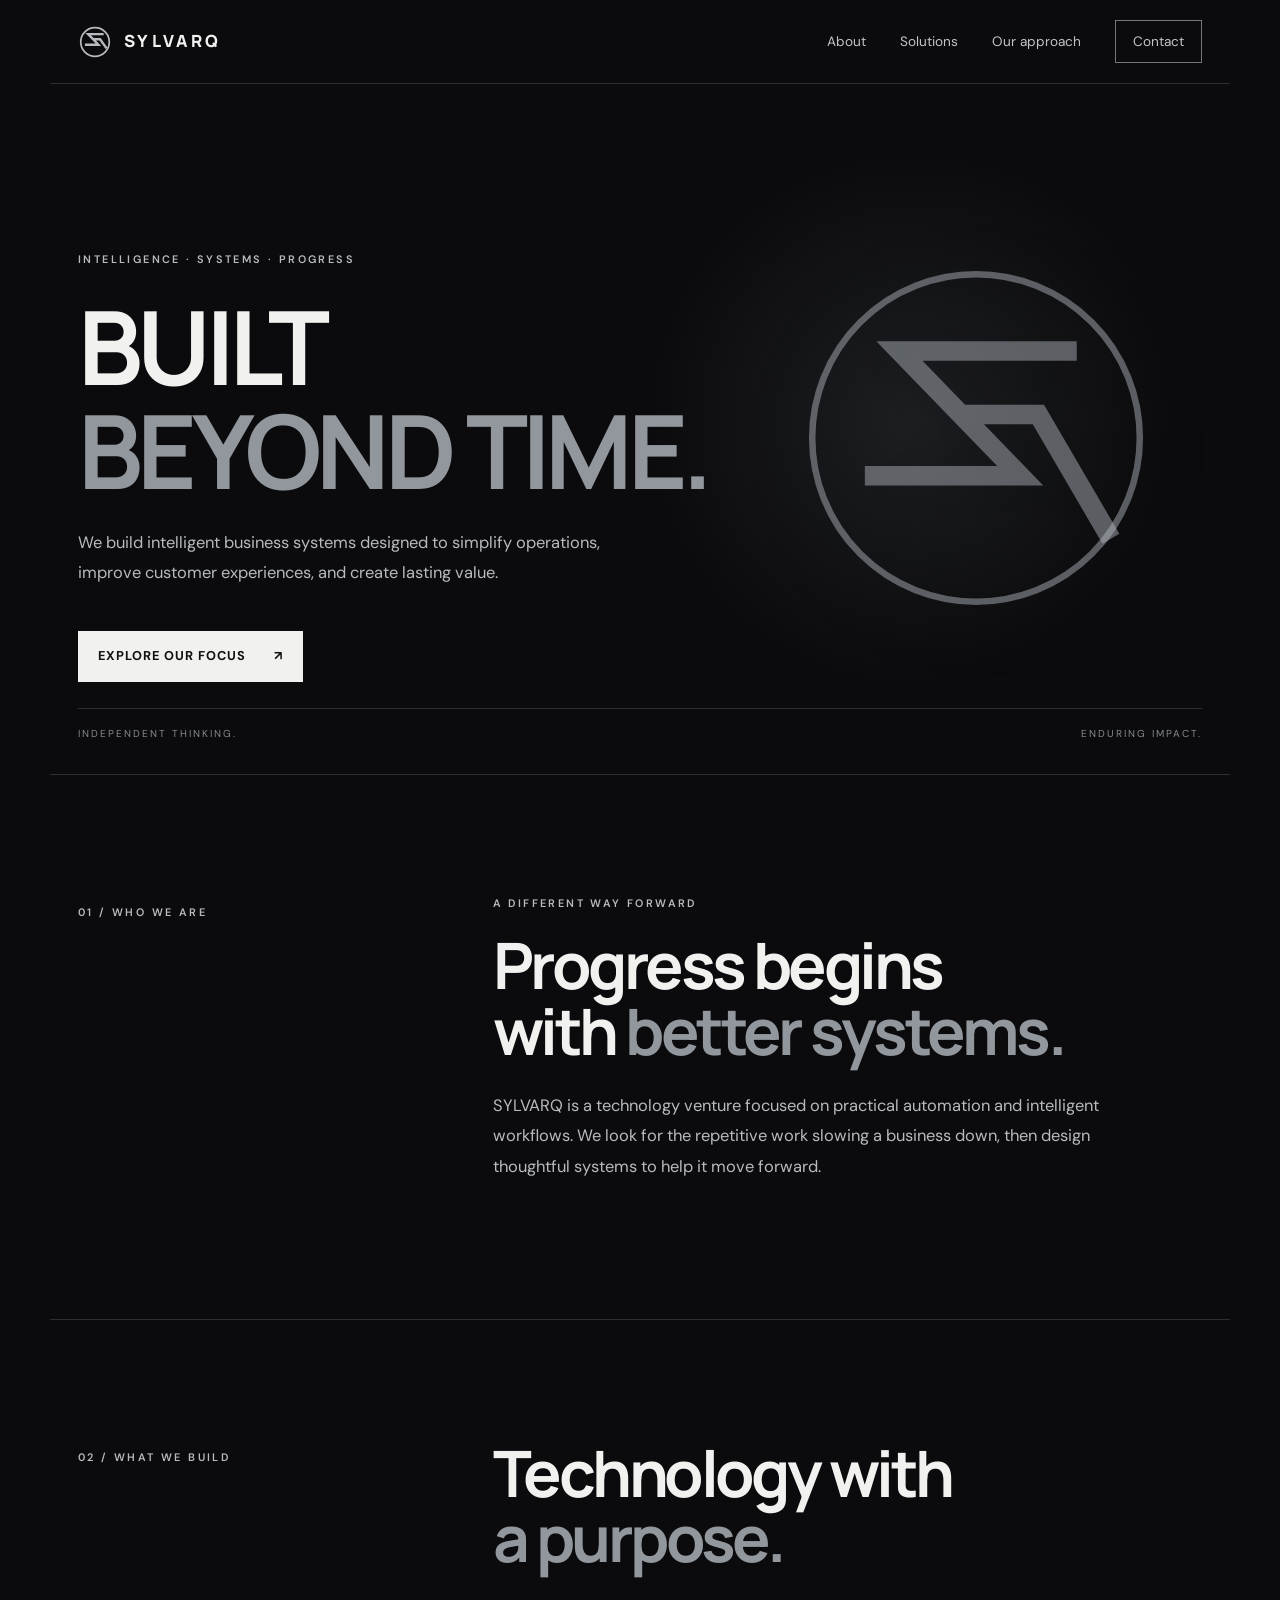
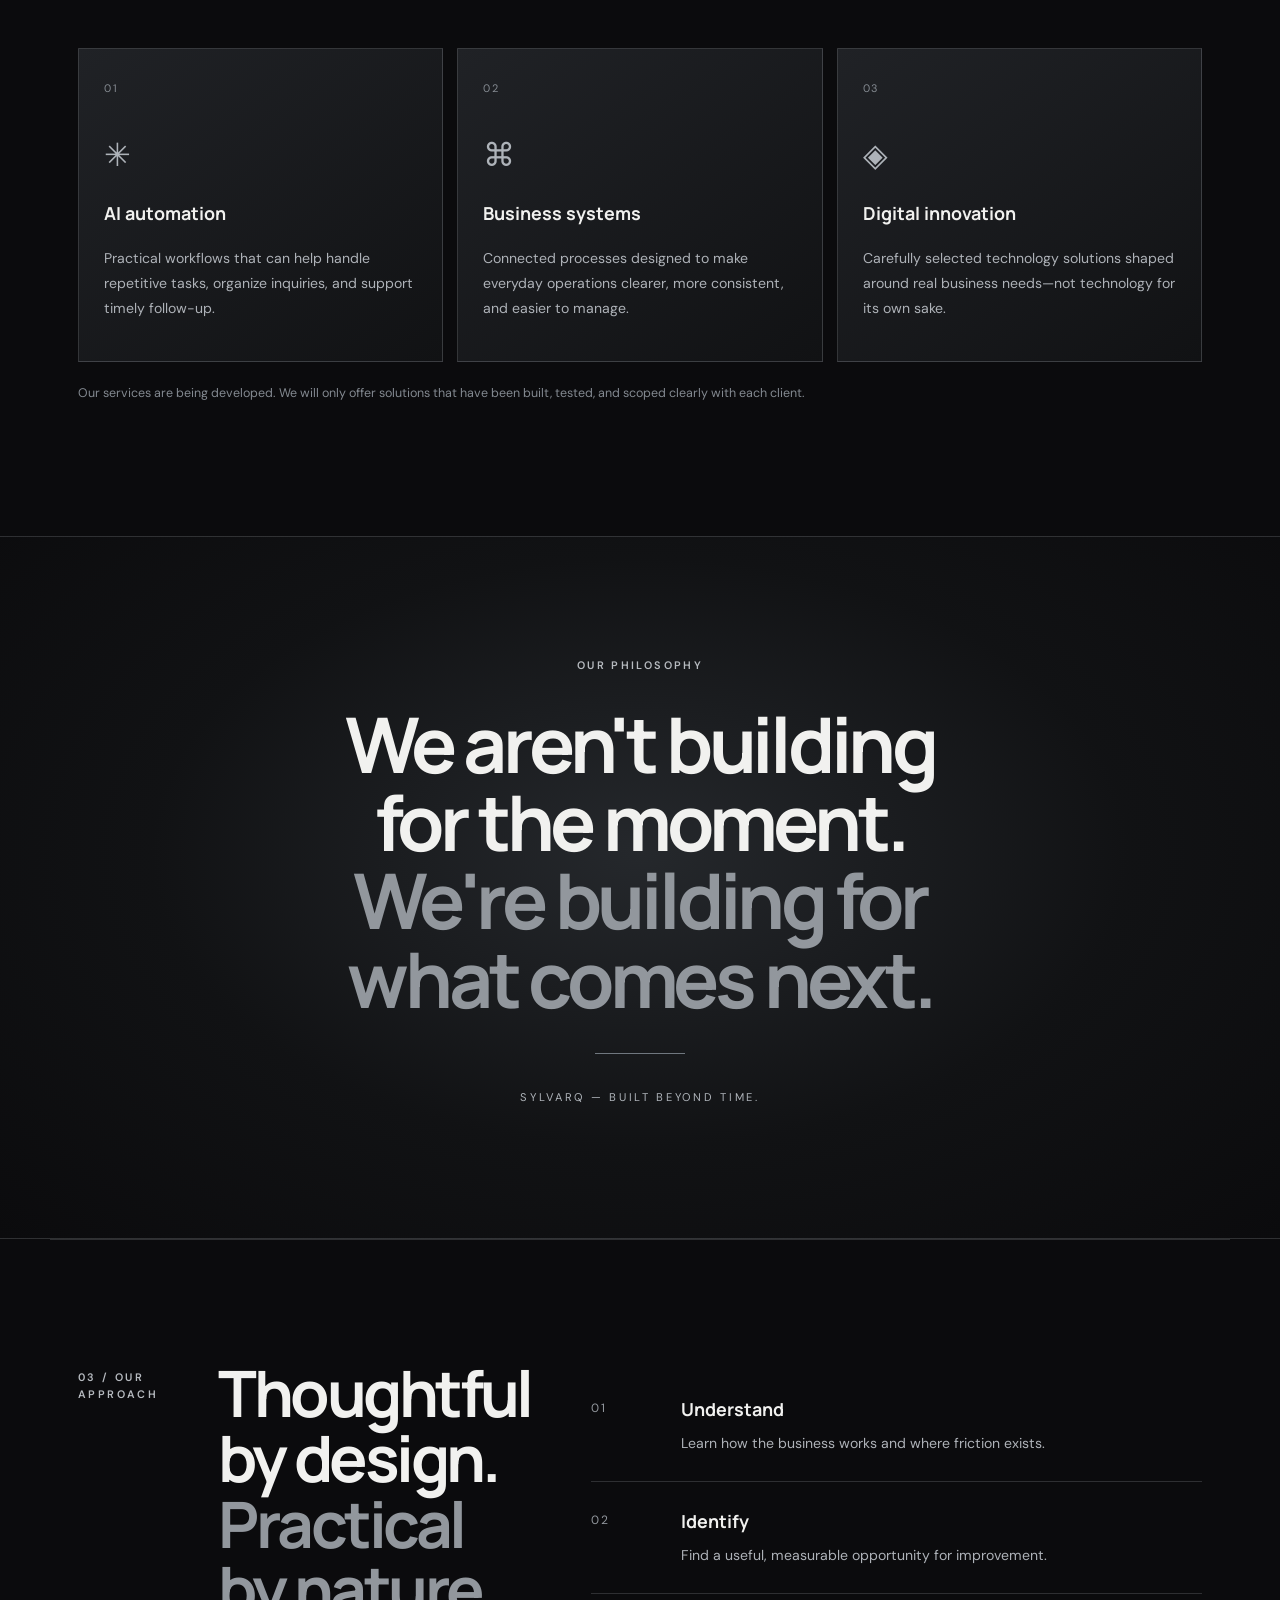
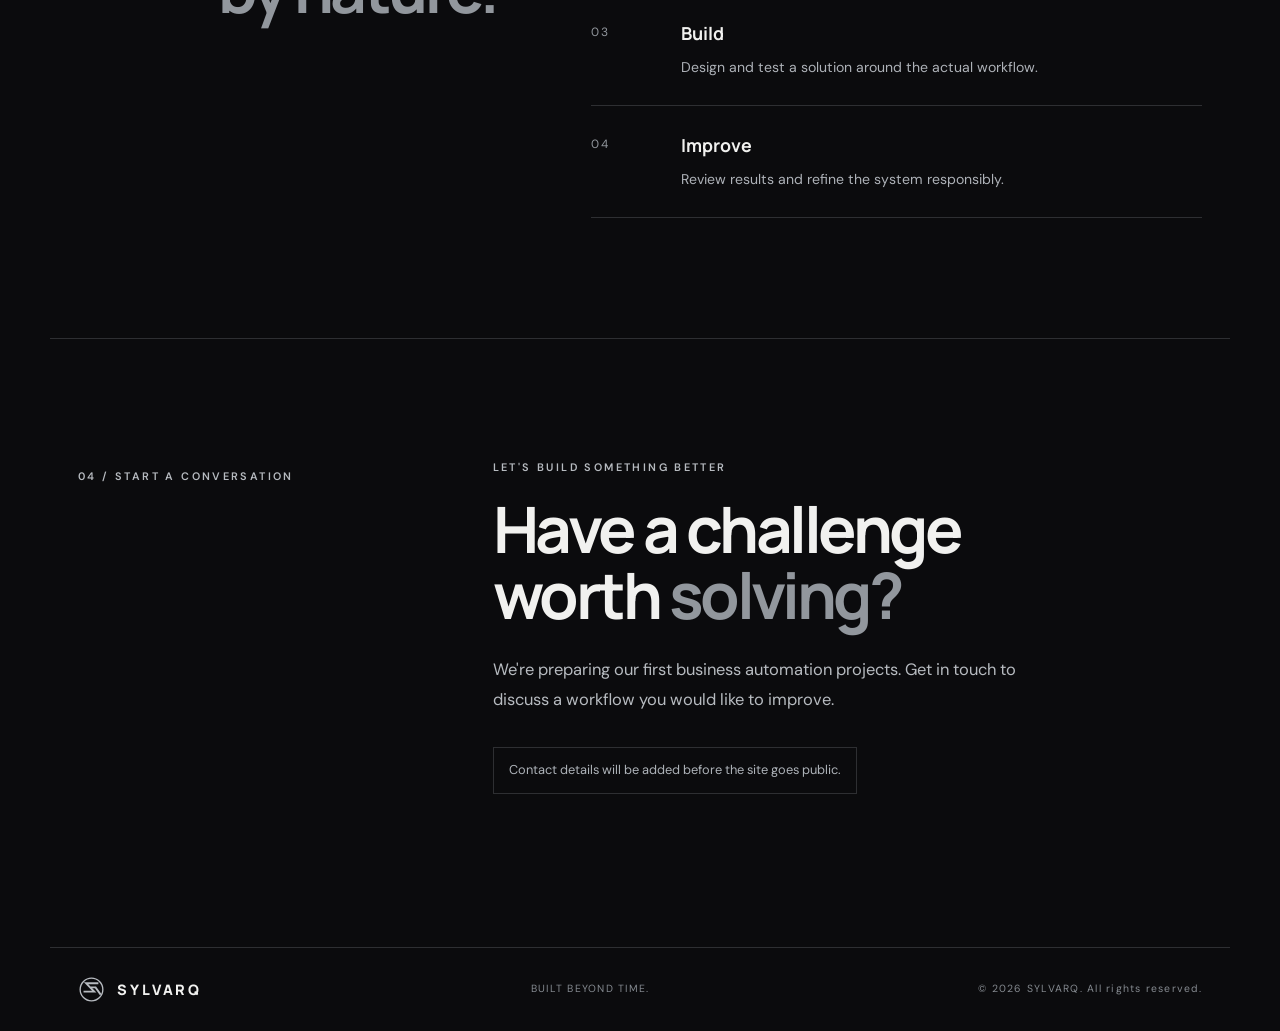
==== index.html @ 7353dcdd "Add files via upload" ====
<!doctype html>
<html lang="en">
<head>
  <meta charset="utf-8">
  <meta name="viewport" content="width=device-width, initial-scale=1">
  <meta name="description" content="SYLVARQ builds intelligent business systems designed to simplify operations and create lasting value.">
  <meta name="theme-color" content="#0b0b0d">
  <title>SYLVARQ — Built Beyond Time</title>
  <link rel="stylesheet" href="styles.css">
  <script src="script.js" defer></script>
</head>
<body>
  <header class="site-header">
    <a class="brand" href="#home" aria-label="SYLVARQ home">
      <svg class="brand-mark" viewBox="0 0 100 100" role="img" aria-label="SYLVARQ emblem">
        <circle cx="50" cy="50" r="42" fill="none" stroke="currentColor" stroke-width="5"/>
        <path d="M72 27H30L60 58H24M48 42H65L82 66" fill="none" stroke="currentColor" stroke-width="7" stroke-linecap="square" stroke-linejoin="miter"/>
      </svg>
      <span>SYLVARQ</span>
    </a>
    <button class="menu-toggle" aria-expanded="false" aria-controls="main-nav">Menu</button>
    <nav id="main-nav" class="main-nav" aria-label="Main navigation">
      <a href="#about">About</a>
      <a href="#solutions">Solutions</a>
      <a href="#process">Our approach</a>
      <a class="nav-contact" href="#contact">Contact</a>
    </nav>
  </header>

  <main>
    <section class="hero" id="home">
      <div class="hero-glow"></div>
      <div class="hero-content">
        <p class="eyebrow">INTELLIGENCE · SYSTEMS · PROGRESS</p>
        <h1>BUILT<br><span>BEYOND TIME.</span></h1>
        <p class="hero-copy">We build intelligent business systems designed to simplify operations, improve customer experiences, and create lasting value.</p>
        <a class="button button-light" href="#solutions">Explore our focus <span aria-hidden="true">↗</span></a>
      </div>
      <div class="hero-symbol" aria-hidden="true">
        <svg viewBox="0 0 300 300">
          <circle cx="150" cy="150" r="126" fill="none" stroke="currentColor" stroke-width="5"/>
          <path d="M220 83H91L184 179H72M145 132H198L250 221" fill="none" stroke="currentColor" stroke-width="15" stroke-linecap="square" stroke-linejoin="miter"/>
        </svg>
      </div>
      <div class="hero-foot"><span>INDEPENDENT THINKING.</span><span>ENDURING IMPACT.</span></div>
    </section>

    <section class="intro section" id="about">
      <div class="section-label">01 / WHO WE ARE</div>
      <div>
        <p class="overline">A DIFFERENT WAY FORWARD</p>
        <h2>Progress begins<br>with <em>better systems.</em></h2>
        <p class="body-copy">SYLVARQ is a technology venture focused on practical automation and intelligent workflows. We look for the repetitive work slowing a business down, then design thoughtful systems to help it move forward.</p>
      </div>
    </section>

    <section class="solutions section" id="solutions">
      <div class="section-heading">
        <div class="section-label">02 / WHAT WE BUILD</div>
        <h2>Technology with<br><em>a purpose.</em></h2>
      </div>
      <div class="solution-grid">
        <article class="solution-card">
          <span class="card-number">01</span>
          <div class="line-icon">✳</div>
          <h3>AI automation</h3>
          <p>Practical workflows that can help handle repetitive tasks, organize inquiries, and support timely follow-up.</p>
        </article>
        <article class="solution-card">
          <span class="card-number">02</span>
          <div class="line-icon">⌘</div>
          <h3>Business systems</h3>
          <p>Connected processes designed to make everyday operations clearer, more consistent, and easier to manage.</p>
        </article>
        <article class="solution-card">
          <span class="card-number">03</span>
          <div class="line-icon">◈</div>
          <h3>Digital innovation</h3>
          <p>Carefully selected technology solutions shaped around real business needs—not technology for its own sake.</p>
        </article>
      </div>
      <p class="note">Our services are being developed. We will only offer solutions that have been built, tested, and scoped clearly with each client.</p>
    </section>

    <section class="statement">
      <p class="overline">OUR PHILOSOPHY</p>
      <h2>We aren't building<br>for the moment.<br><em>We're building for<br>what comes next.</em></h2>
      <div class="statement-rule"></div>
      <p>SYLVARQ — BUILT BEYOND TIME.</p>
    </section>

    <section class="process section" id="process">
      <div class="section-heading">
        <div class="section-label">03 / OUR APPROACH</div>
        <h2>Thoughtful by design.<br><em>Practical by nature.</em></h2>
      </div>
      <ol class="process-list">
        <li><span>01</span><div><h3>Understand</h3><p>Learn how the business works and where friction exists.</p></div></li>
        <li><span>02</span><div><h3>Identify</h3><p>Find a useful, measurable opportunity for improvement.</p></div></li>
        <li><span>03</span><div><h3>Build</h3><p>Design and test a solution around the actual workflow.</p></div></li>
        <li><span>04</span><div><h3>Improve</h3><p>Review results and refine the system responsibly.</p></div></li>
      </ol>
    </section>

    <section class="contact section" id="contact">
      <div class="section-label">04 / START A CONVERSATION</div>
      <div>
        <p class="overline">LET'S BUILD SOMETHING BETTER</p>
        <h2>Have a challenge<br>worth <em>solving?</em></h2>
        <p class="body-copy">We're preparing our first business automation projects. Get in touch to discuss a workflow you would like to improve.</p>
        <p class="contact-placeholder">Contact details will be added before the site goes public.</p>
      </div>
    </section>
  </main>

  <footer class="site-footer">
    <a class="brand footer-brand" href="#home">
      <svg class="brand-mark" viewBox="0 0 100 100" aria-hidden="true"><circle cx="50" cy="50" r="42" fill="none" stroke="currentColor" stroke-width="5"/><path d="M72 27H30L60 58H24M48 42H65L82 66" fill="none" stroke="currentColor" stroke-width="7" stroke-linecap="square" stroke-linejoin="miter"/></svg>
      <span>SYLVARQ</span>
    </a>
    <span>BUILT BEYOND TIME.</span>
    <span>© <span id="year"></span> SYLVARQ. All rights reserved.</span>
  </footer>
</body>
</html>
---- styles.css ----
@import url('https://fonts.googleapis.com/css2?family=DM+Sans:wght@400;500;600;700&family=Manrope:wght@400;500;600;700;800&display=swap');

:root{--black:#0b0b0d;--charcoal:#17181b;--panel:#202226;--steel:#656b72;--silver:#b7bbc0;--white:#f1f1ef;--muted:#a0a3a8;--line:rgba(220,225,230,.17);--max:1180px}
*{box-sizing:border-box}
html{scroll-behavior:smooth}
body{margin:0;background:var(--black);color:var(--white);font-family:"DM Sans",Arial,sans-serif;line-height:1.6}
a{color:inherit;text-decoration:none}
.site-header{height:84px;max-width:var(--max);margin:auto;padding:0 28px;display:flex;align-items:center;justify-content:space-between;border-bottom:1px solid var(--line)}
.brand{display:flex;align-items:center;gap:12px;font-family:Manrope,sans-serif;font-weight:800;letter-spacing:.2em;font-size:1.05rem}
.brand-mark{width:34px;height:34px;color:var(--silver)}
.main-nav{display:flex;gap:34px;align-items:center;color:#c2c4c8;font-size:.85rem}
.main-nav a:hover{color:white}
.nav-contact{border:1px solid #73777d;padding:10px 17px}
.menu-toggle{display:none;background:none;border:1px solid var(--line);color:white;padding:9px 13px}
.hero{min-height:690px;max-width:var(--max);margin:auto;padding:110px 28px 35px;position:relative;overflow:hidden;display:flex;align-items:center}
.hero-glow{position:absolute;width:560px;height:560px;right:3%;top:8%;background:radial-gradient(circle,rgba(130,140,150,.16),transparent 67%);pointer-events:none}
.hero-content{position:relative;z-index:2;max-width:650px}
.eyebrow,.overline,.section-label{font-size:.68rem;letter-spacing:.22em;color:var(--silver);font-weight:600}
h1,h2,h3,p{margin-top:0}
h1,h2{font-family:Manrope,sans-serif;letter-spacing:-.055em;line-height:1.02}
h1{font-size:clamp(3.6rem,8vw,7.4rem);margin:25px 0}
h1 span{color:#92979d}
h2{font-size:clamp(2.6rem,5vw,4.8rem);margin:20px 0 28px}
h2 em{font-style:normal;color:#92979d}
.hero-copy,.body-copy{max-width:540px;color:#b7bbc0;font-size:1.03rem;line-height:1.85}
.button{display:inline-flex;gap:28px;align-items:center;margin-top:26px;padding:15px 20px;font-size:.8rem;font-weight:700;letter-spacing:.08em;text-transform:uppercase}
.button-light{background:var(--white);color:#111}
.hero-symbol{position:absolute;width:min(34vw,390px);right:5%;top:23%;color:rgba(184,190,197,.45);filter:drop-shadow(0 12px 28px rgba(0,0,0,.5))}
.hero-foot{position:absolute;bottom:32px;left:28px;right:28px;border-top:1px solid var(--line);padding-top:17px;display:flex;justify-content:space-between;color:#858a90;font-size:.63rem;letter-spacing:.2em}
.section{max-width:var(--max);margin:auto;padding:120px 28px;display:grid;grid-template-columns:1fr 2fr;gap:60px;border-top:1px solid var(--line)}
.section-label{padding-top:9px}
.intro .body-copy{max-width:650px}
.solutions{display:block}
.section-heading{display:grid;grid-template-columns:1fr 2fr;gap:60px;align-items:start}
.section-heading h2{margin-top:0}
.solution-grid{display:grid;grid-template-columns:repeat(3,1fr);gap:14px;margin-top:50px}
.solution-card{min-height:290px;padding:25px;background:linear-gradient(145deg,#202226,#111214);border:1px solid var(--line);position:relative}
.card-number{font-size:.68rem;color:#858b92;letter-spacing:.15em}
.line-icon{font-size:2rem;color:#aeb3b9;margin:30px 0 18px}
.solution-card h3,.process-list h3{font-family:Manrope,sans-serif;font-size:1.12rem}
.solution-card p,.process-list p{color:#aeb2b8;font-size:.88rem;line-height:1.8}
.note{margin-top:22px;color:#838990;font-size:.78rem}
.statement{padding:120px 28px;text-align:center;background:radial-gradient(ellipse at 50% 45%,#25282c 0%,#111214 54%,#0b0b0d 100%);border-top:1px solid var(--line);border-bottom:1px solid var(--line)}
.statement h2{font-size:clamp(2.7rem,6vw,5.5rem);margin:30px auto}
.statement p:last-child{font-size:.7rem;letter-spacing:.24em;color:#aeb3b9}
.statement-rule{height:1px;width:90px;background:#70777f;margin:35px auto}
.process-list{list-style:none;padding:0;margin:10px 0 0}
.process-list li{display:grid;grid-template-columns:70px 1fr;gap:20px;padding:25px 0;border-bottom:1px solid var(--line)}
.process-list li>span{font-size:.75rem;color:#92979d;letter-spacing:.15em;padding-top:4px}
.process-list h3{margin:0 0 7px}
.process-list p{margin:0}
.contact{padding-bottom:140px}
.contact-placeholder{display:inline-block;margin-top:15px;padding:12px 15px;border:1px solid var(--line);color:#aeb3b9;font-size:.8rem}
.site-footer{max-width:var(--max);margin:auto;padding:28px;display:flex;align-items:center;justify-content:space-between;gap:20px;color:#858a90;font-size:.65rem;letter-spacing:.12em;border-top:1px solid var(--line)}
.footer-brand{color:var(--white);font-size:.9rem}
.footer-brand .brand-mark{width:27px;height:27px}
@media(max-width:760px){.site-header{height:72px}.menu-toggle{display:block}.main-nav{display:none;position:absolute;z-index:5;top:72px;left:0;right:0;background:#111214;padding:22px 28px;flex-direction:column;align-items:flex-start;border-bottom:1px solid var(--line)}.main-nav.open{display:flex}.hero{min-height:650px;padding-top:90px}.hero-symbol{width:230px;right:-45px;top:12%;opacity:.45}.hero-content{max-width:95%}.hero-foot{font-size:.53rem}.section,.section-heading{grid-template-columns:1fr;gap:25px;padding-top:80px;padding-bottom:80px}.solution-grid{grid-template-columns:1fr}.solution-card{min-height:230px}.line-icon{margin:20px 0 10px}.statement{padding:90px 20px}.site-footer{flex-wrap:wrap}.site-footer>span:last-child{width:100%}}
@media(prefers-reduced-motion:reduce){html{scroll-behavior:auto}}
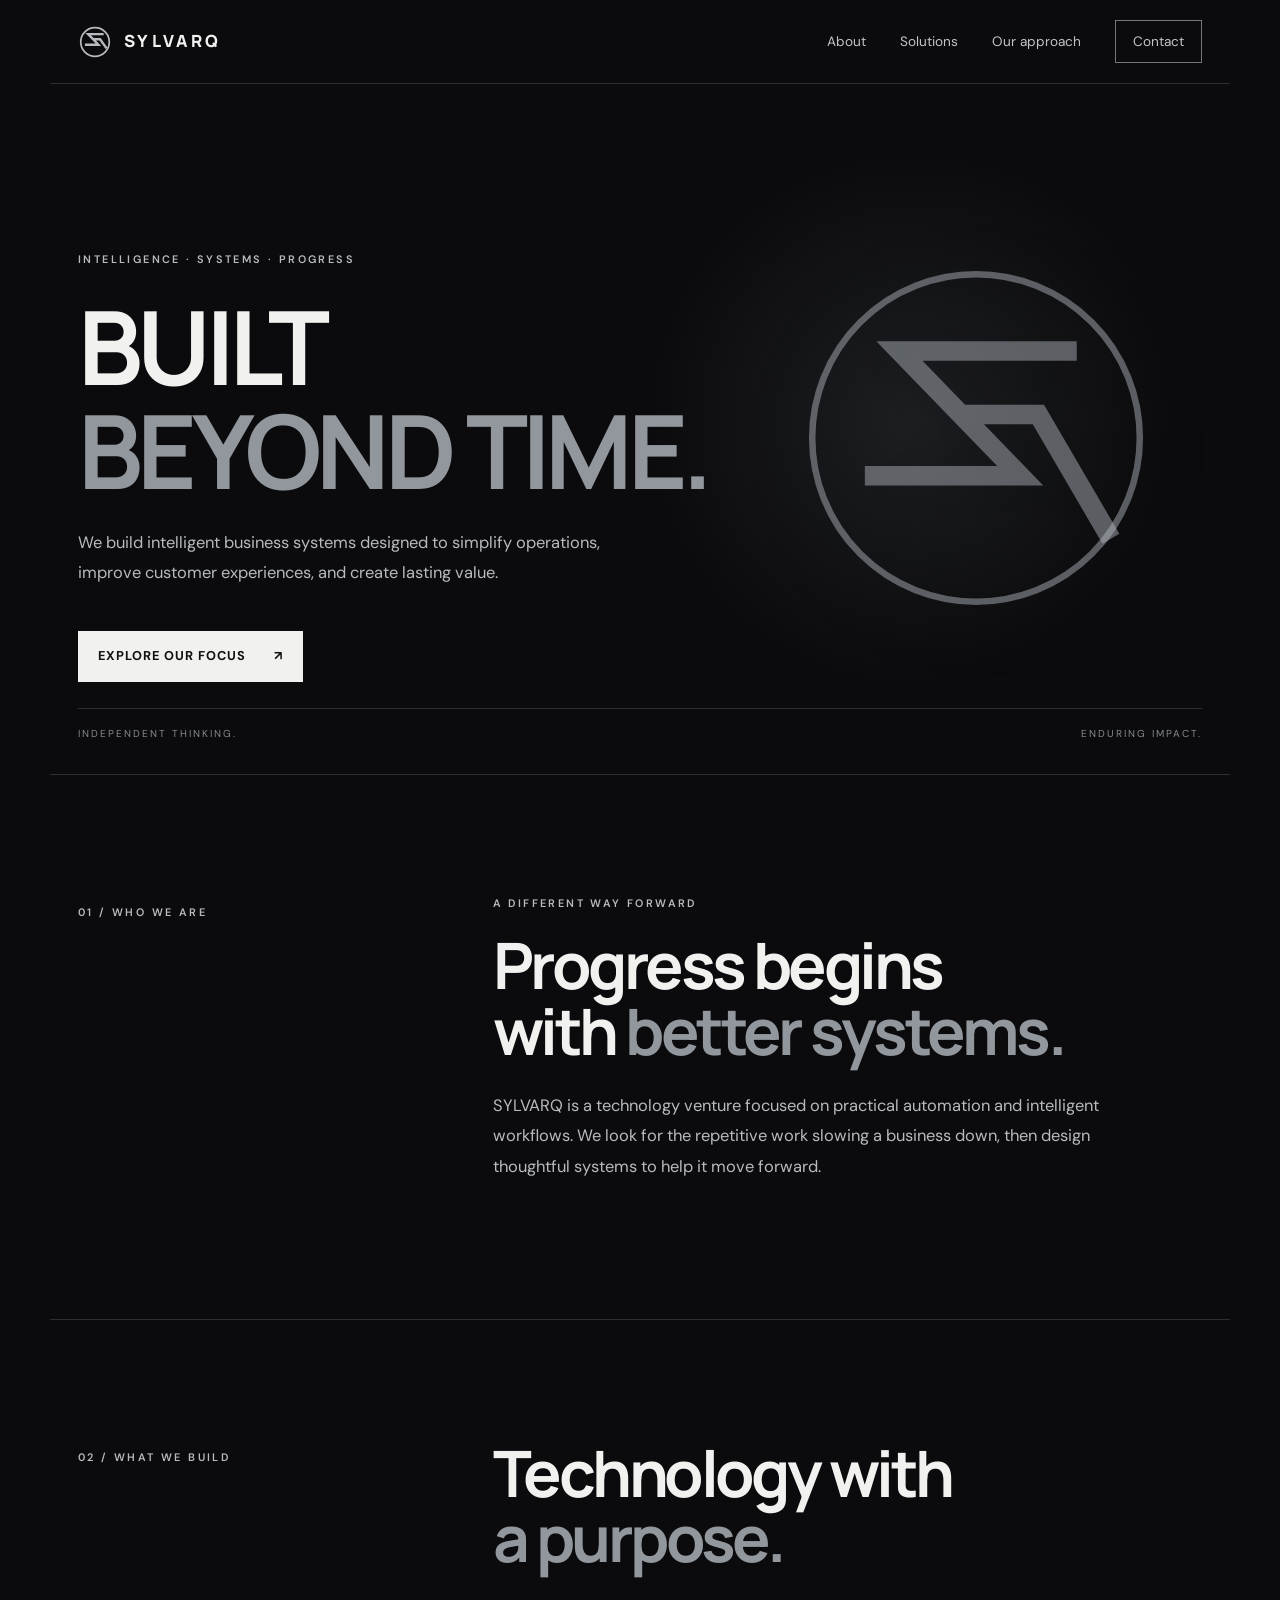
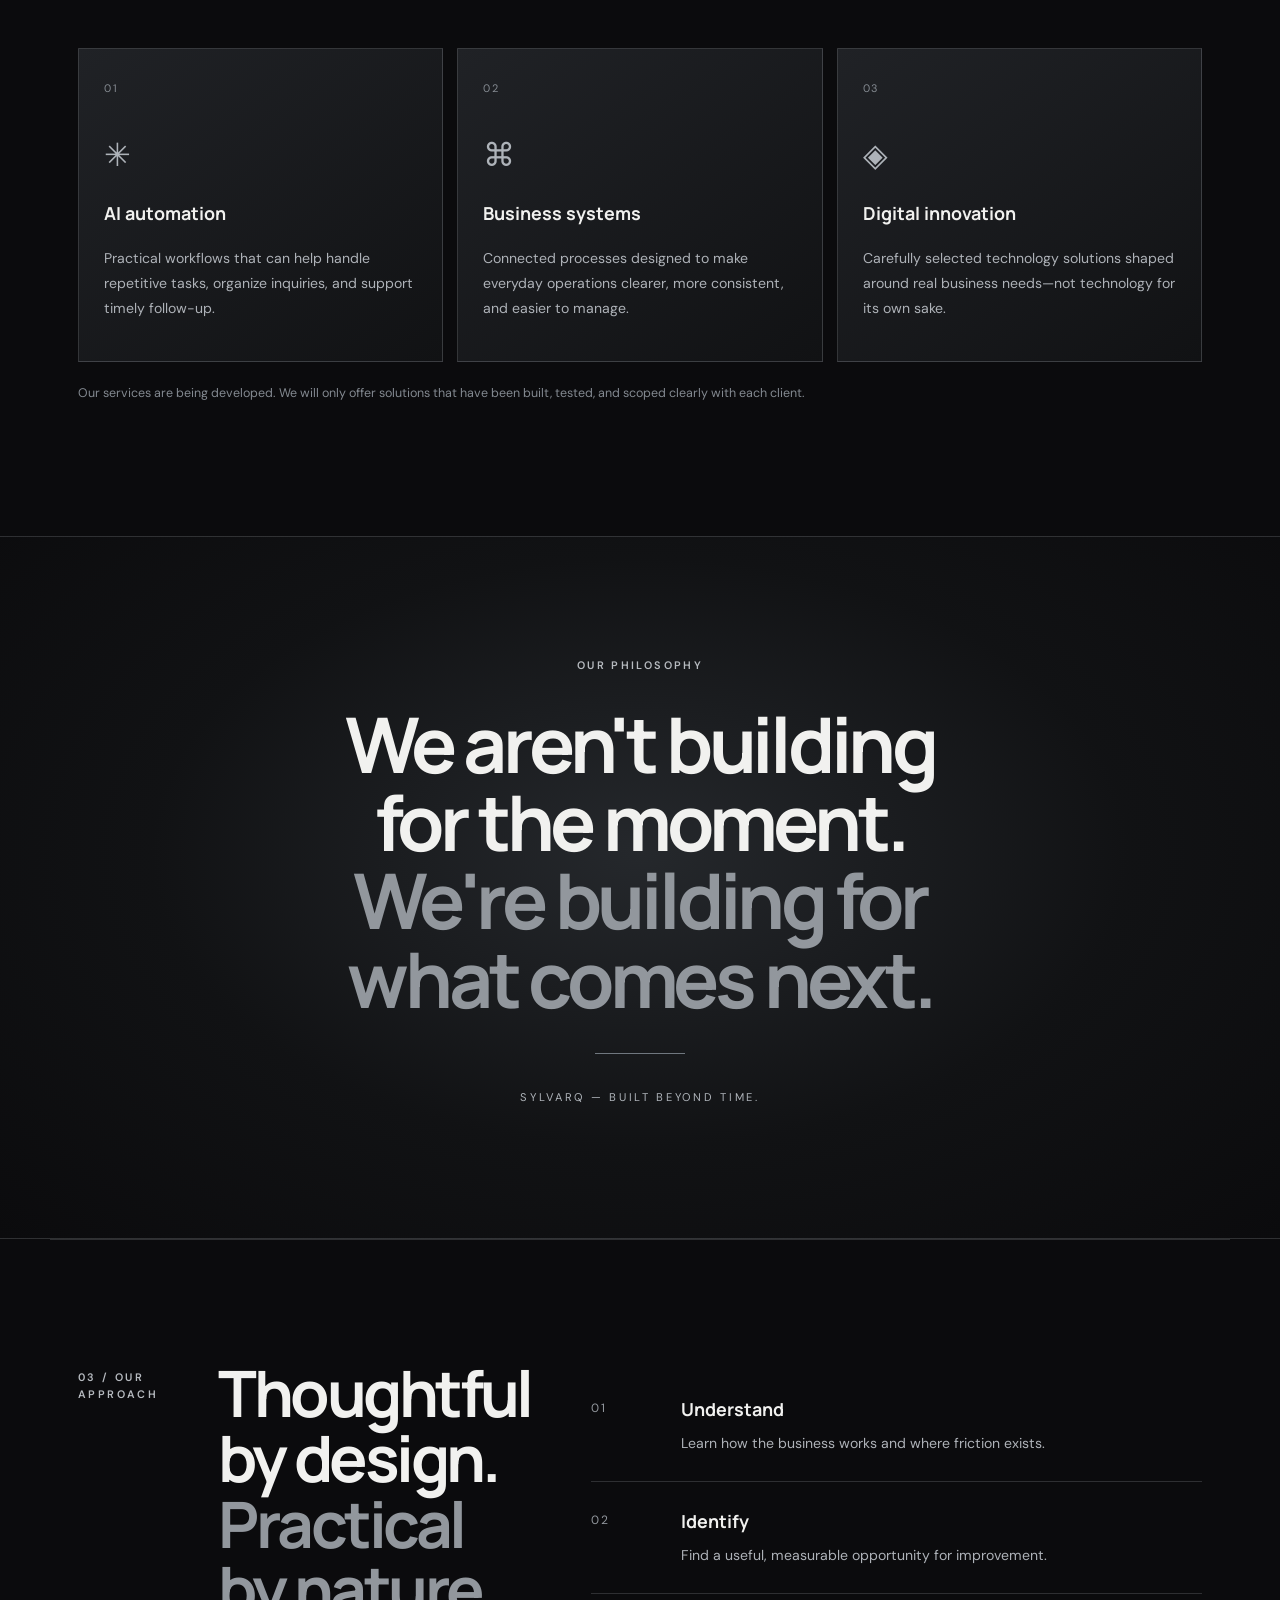
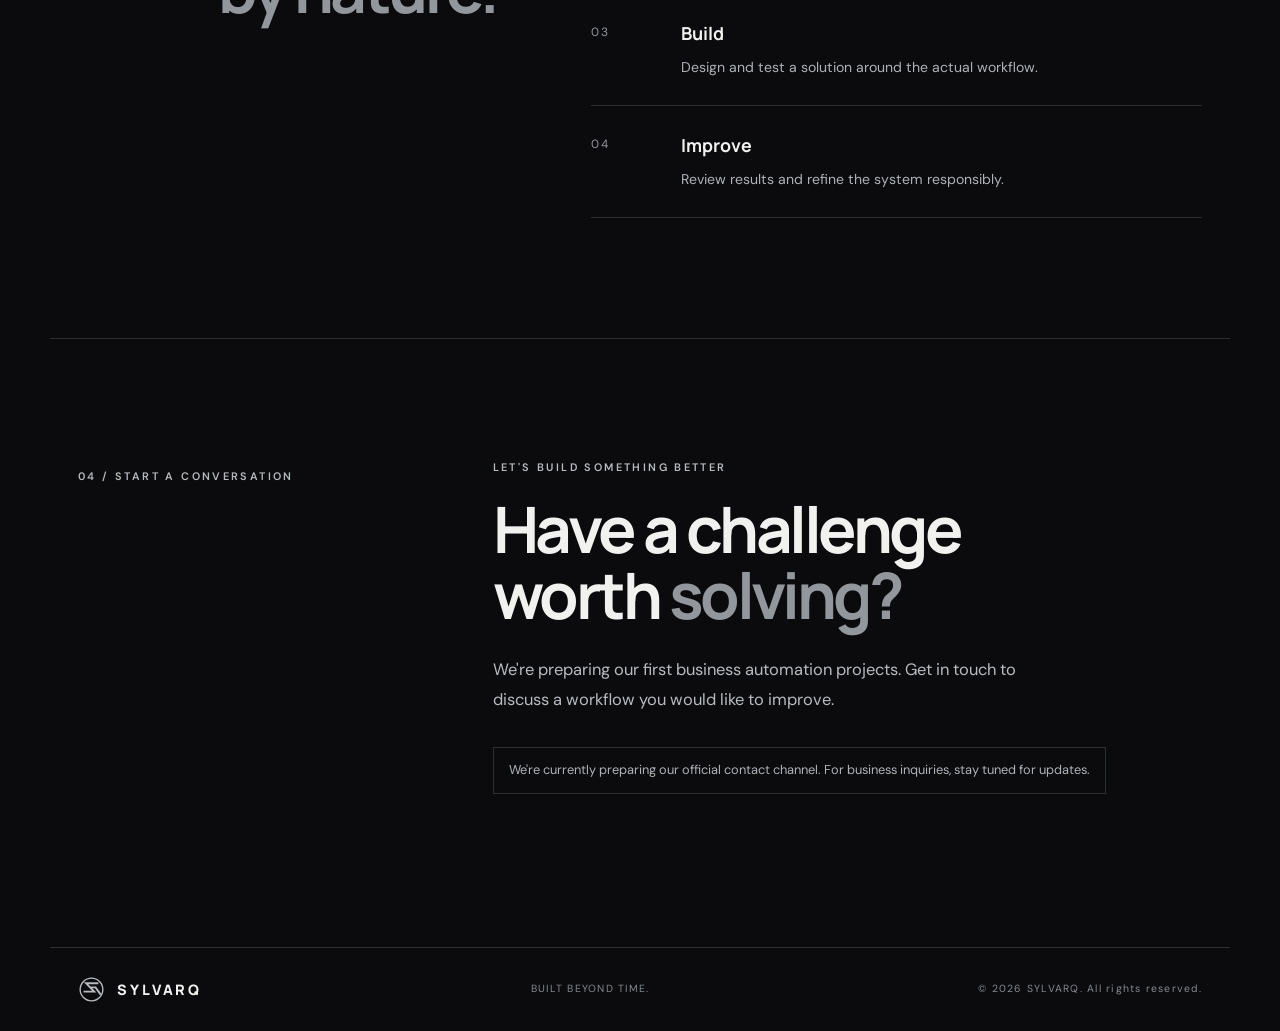
==== commit 64b5f327: "Update index.html" ====
--- a/index.html
+++ b/index.html
@@ -108,7 +108,7 @@
         <p class="overline">LET'S BUILD SOMETHING BETTER</p>
         <h2>Have a challenge<br>worth <em>solving?</em></h2>
         <p class="body-copy">We're preparing our first business automation projects. Get in touch to discuss a workflow you would like to improve.</p>
-        <p class="contact-placeholder">Contact details will be added before the site goes public.</p>
+        <p class="contact-placeholder">We're currently preparing our official contact channel. For business inquiries, stay tuned for updates.</p>
       </div>
     </section>
   </main>
@@ -122,4 +122,4 @@
     <span>© <span id="year"></span> SYLVARQ. All rights reserved.</span>
   </footer>
 </body>
-</html>+</html>
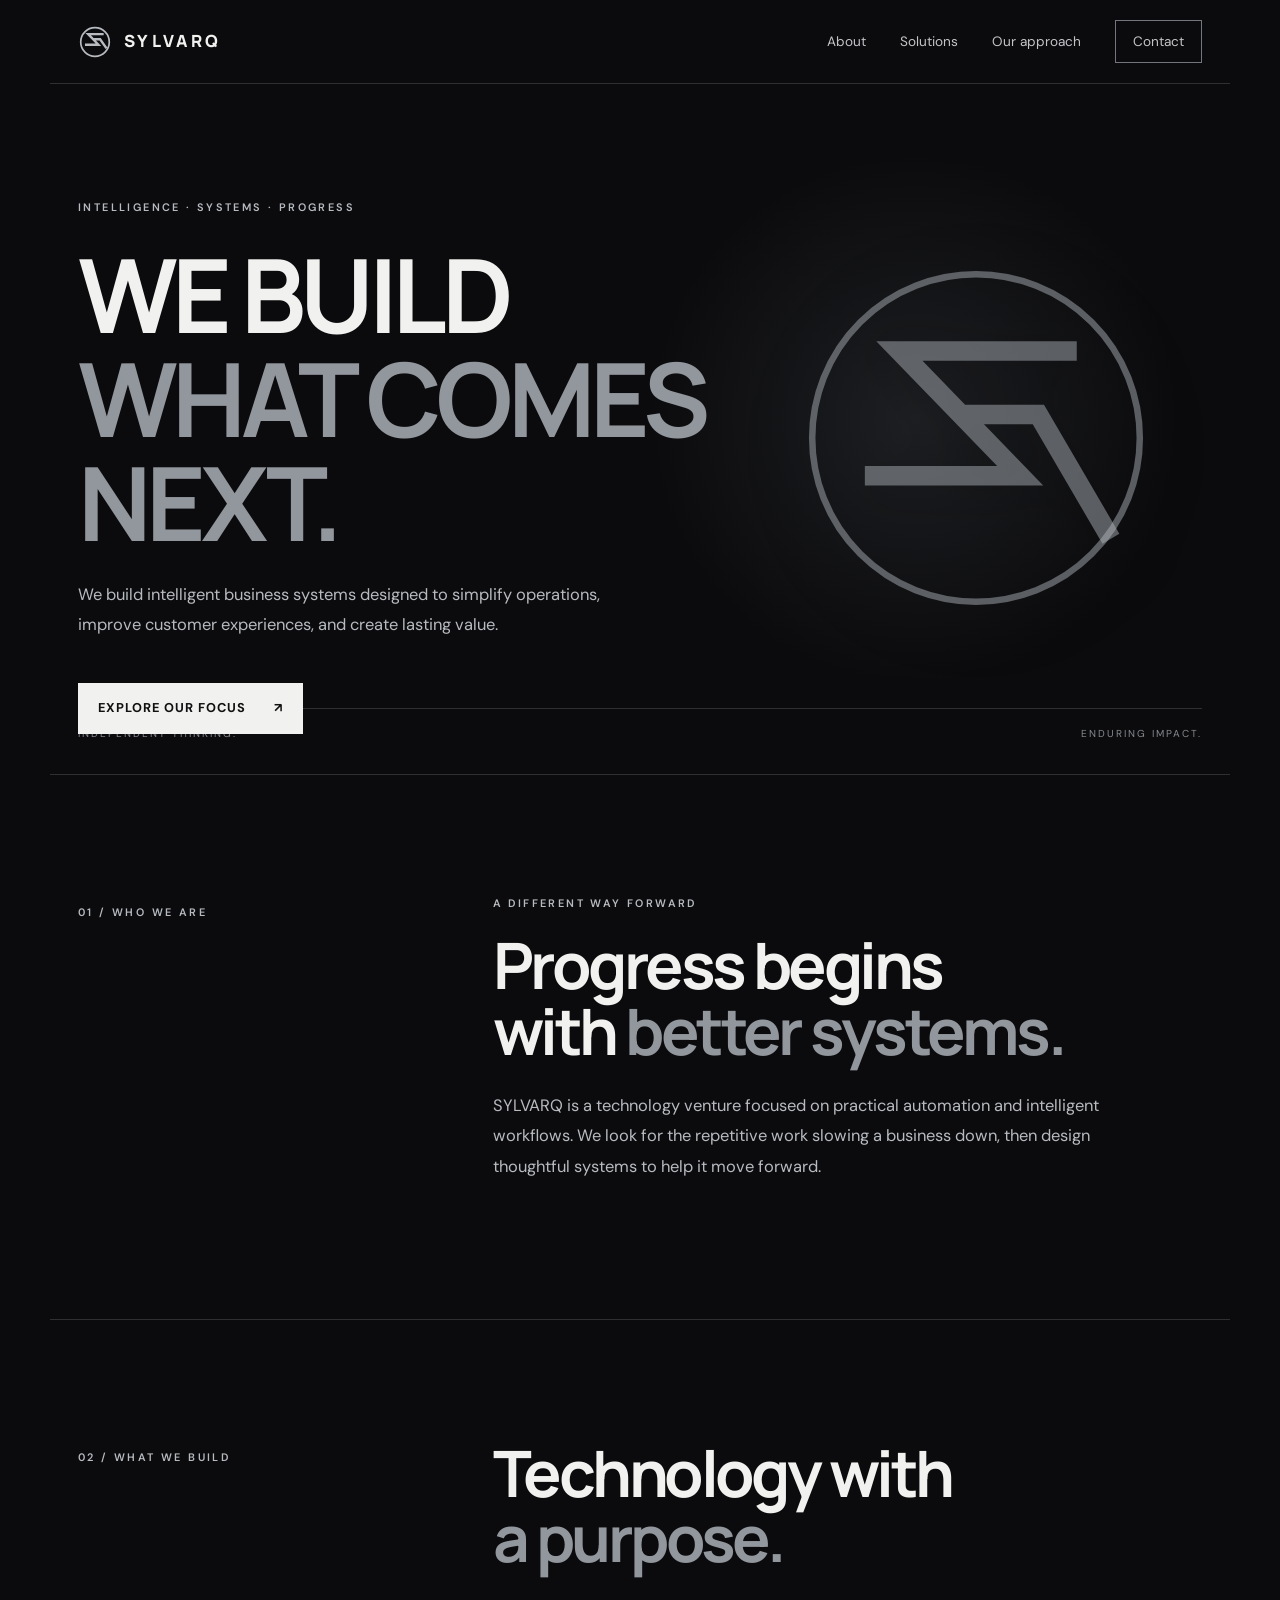
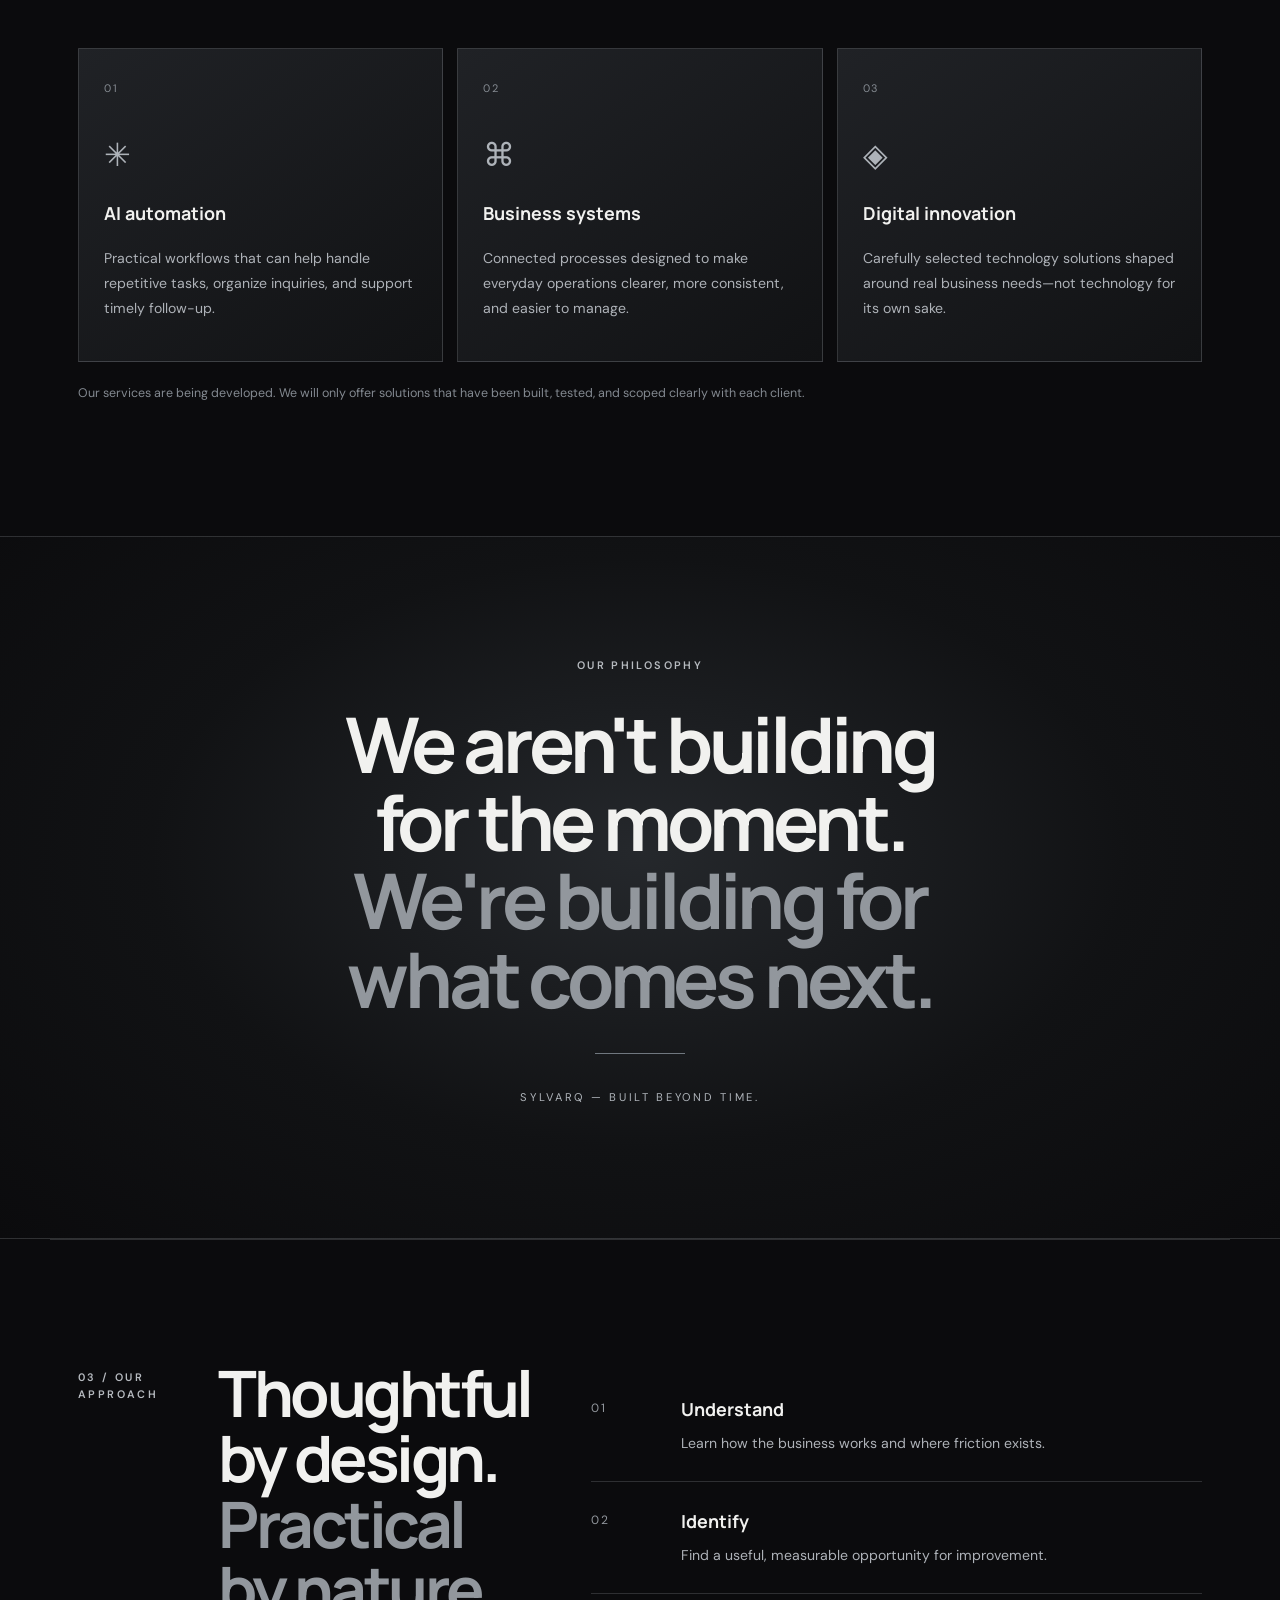
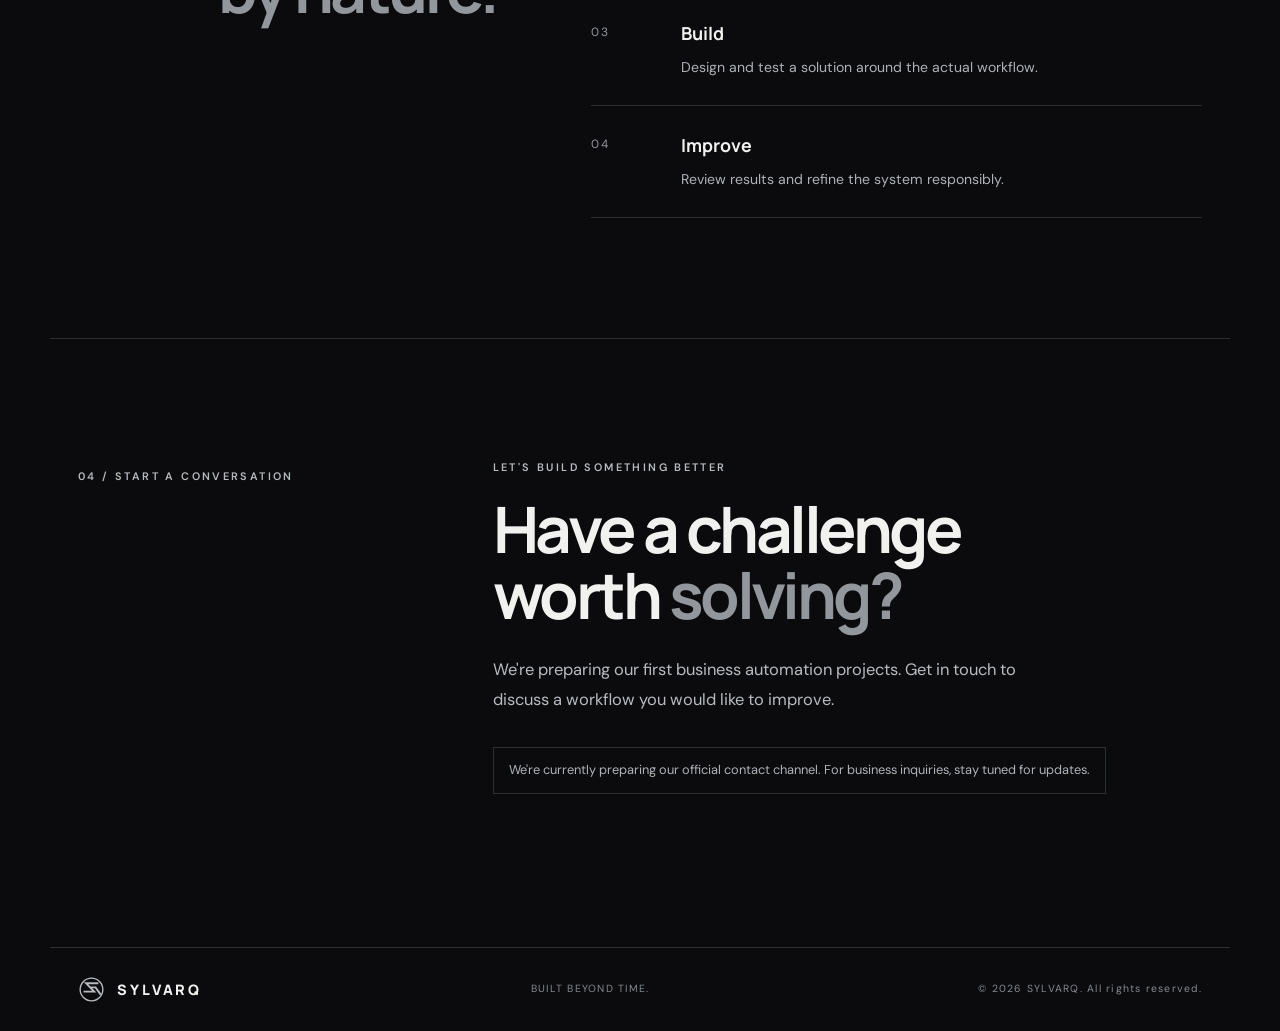
==== commit e3146682: "Update index.html" ====
--- a/index.html
+++ b/index.html
@@ -32,8 +32,7 @@
       <div class="hero-glow"></div>
       <div class="hero-content">
         <p class="eyebrow">INTELLIGENCE · SYSTEMS · PROGRESS</p>
-        <h1>BUILT<br><span>BEYOND TIME.</span></h1>
-        <p class="hero-copy">We build intelligent business systems designed to simplify operations, improve customer experiences, and create lasting value.</p>
+        <h1>WE BUILD<br><span>WHAT COMES NEXT.</span></h1>        <p class="hero-copy">We build intelligent business systems designed to simplify operations, improve customer experiences, and create lasting value.</p>
         <a class="button button-light" href="#solutions">Explore our focus <span aria-hidden="true">↗</span></a>
       </div>
       <div class="hero-symbol" aria-hidden="true">
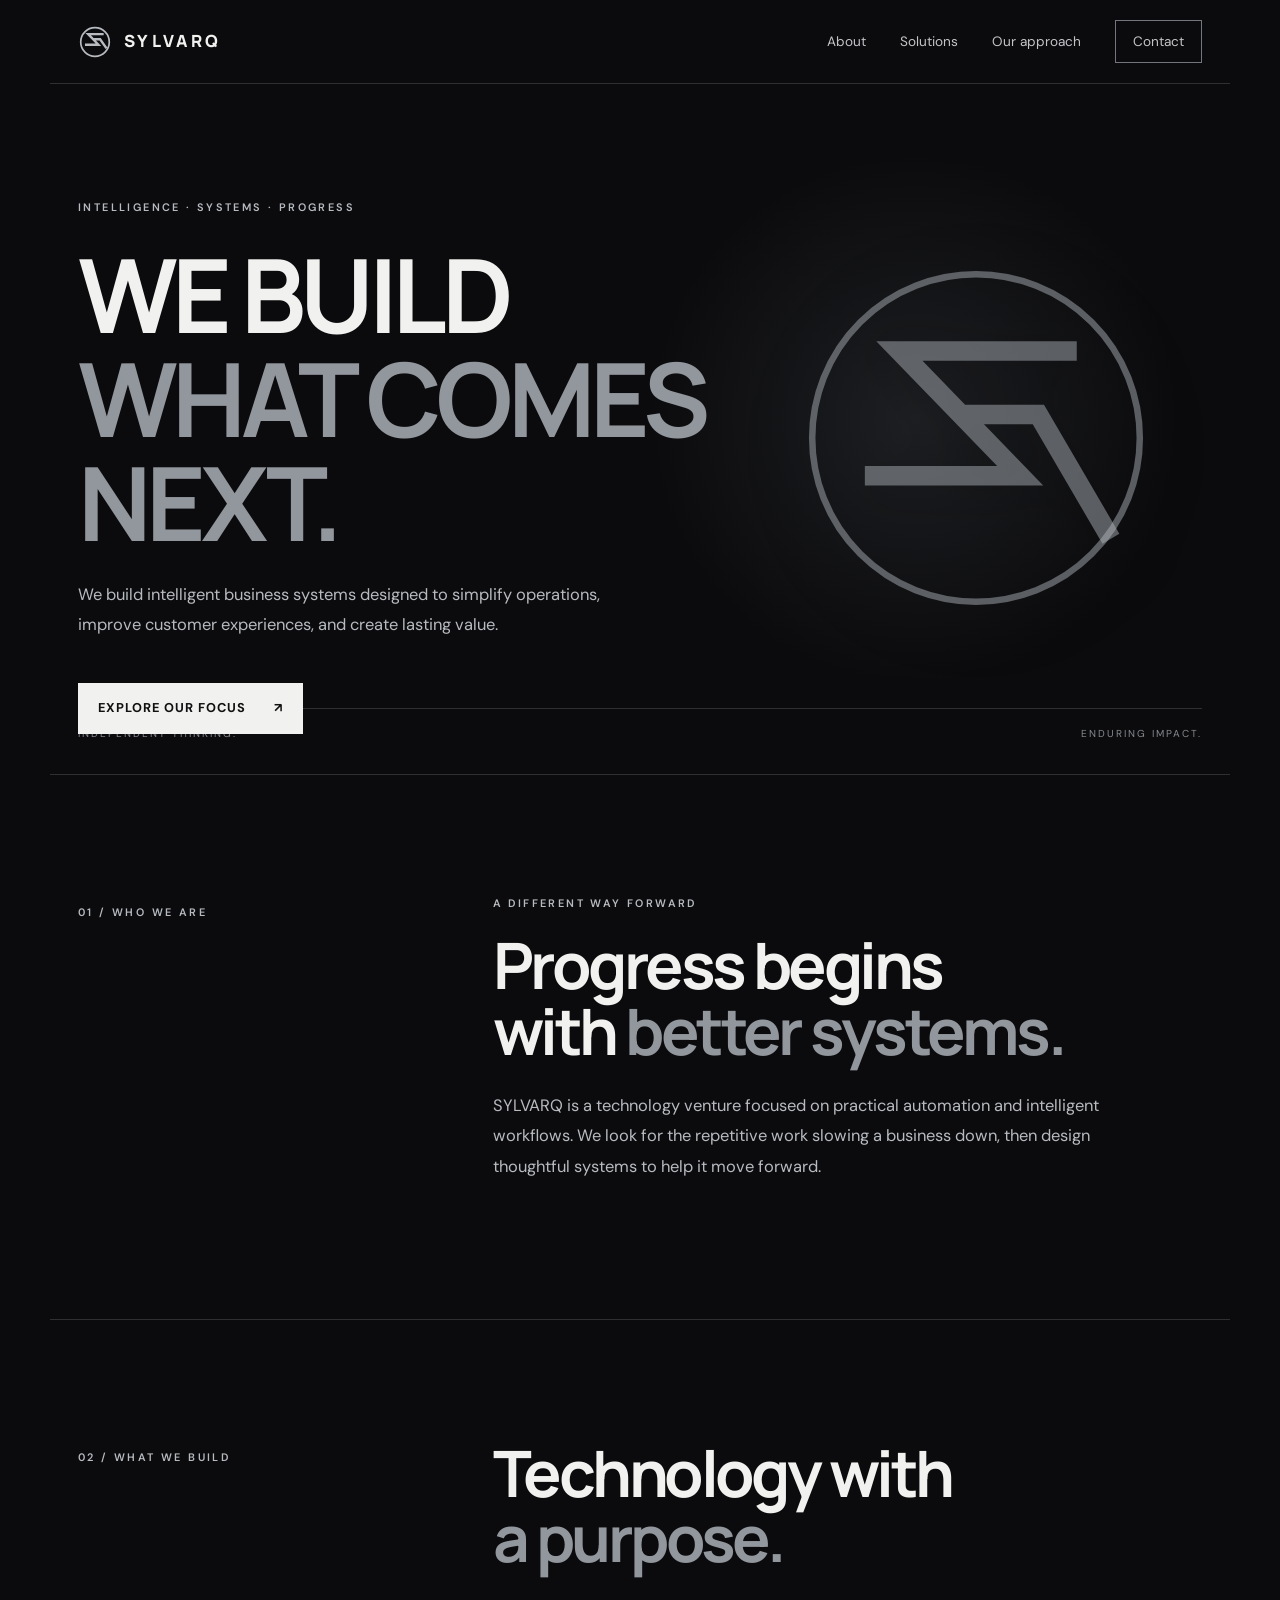
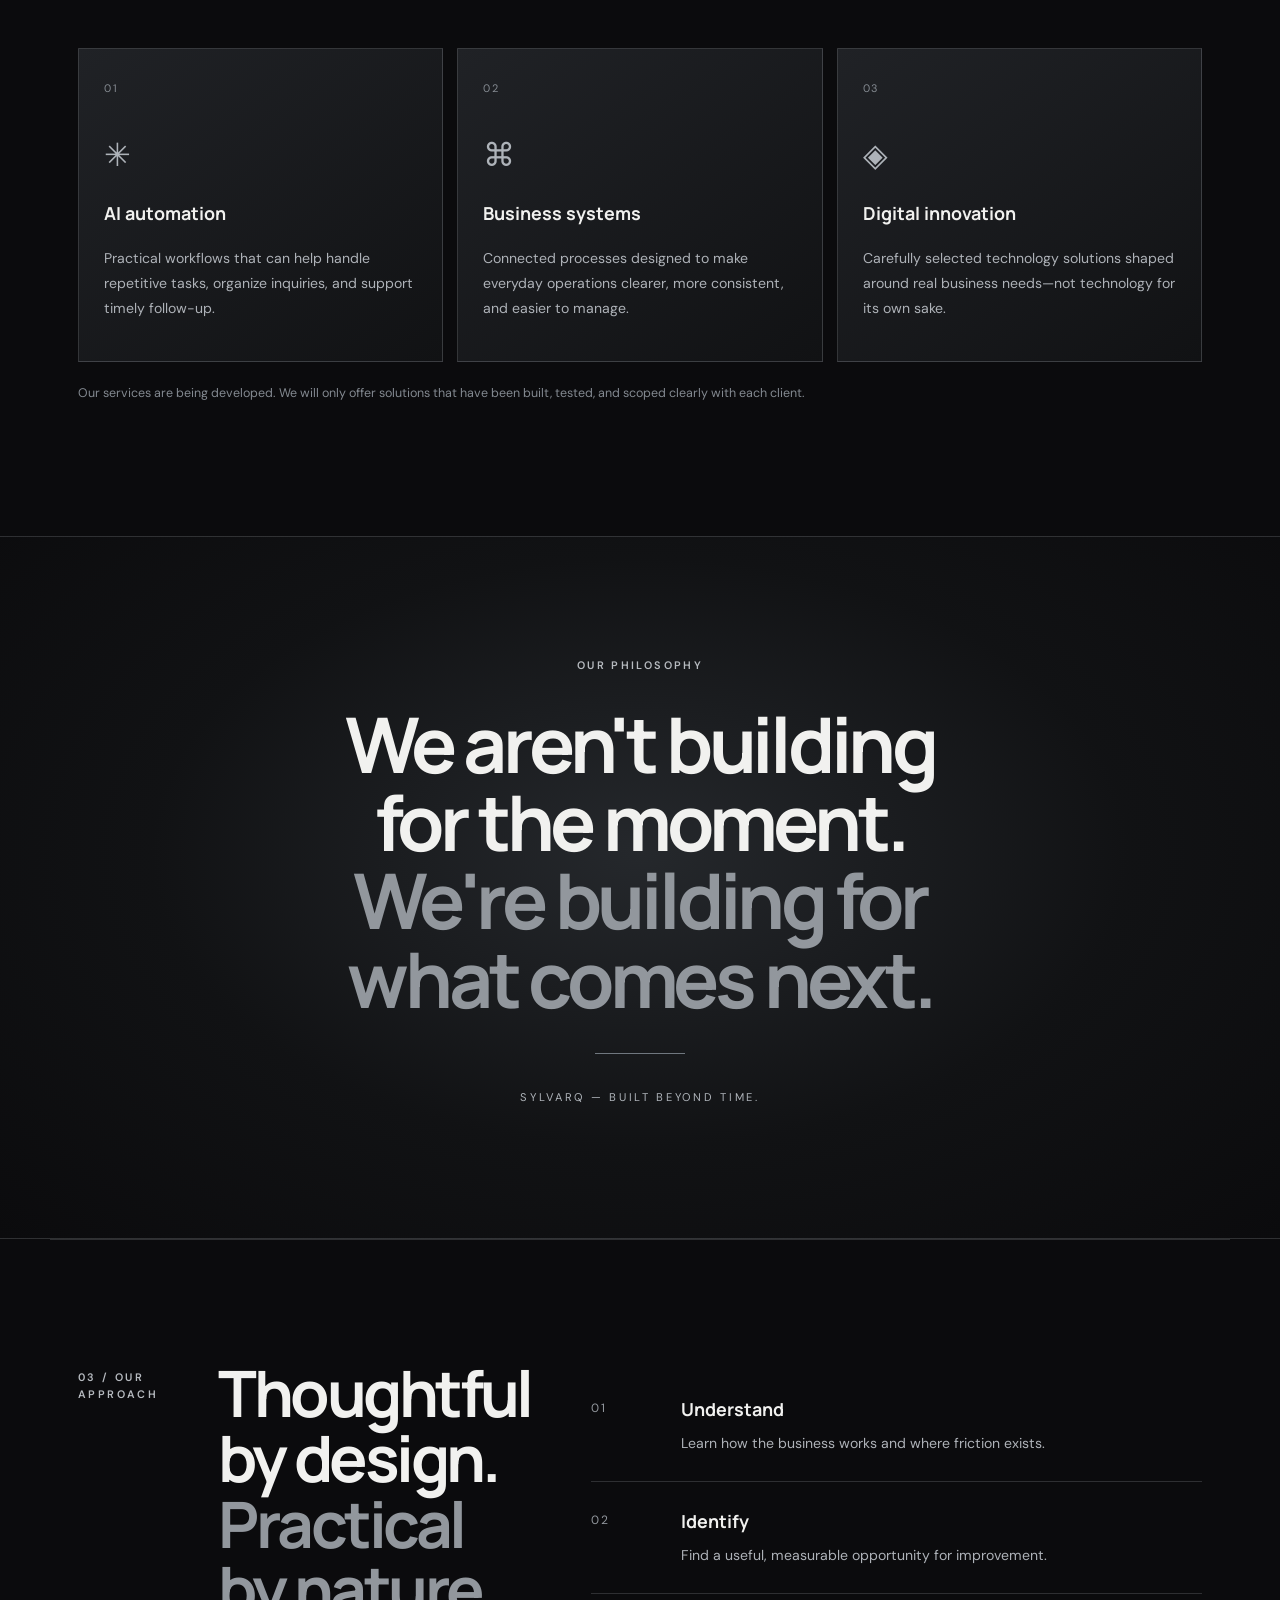
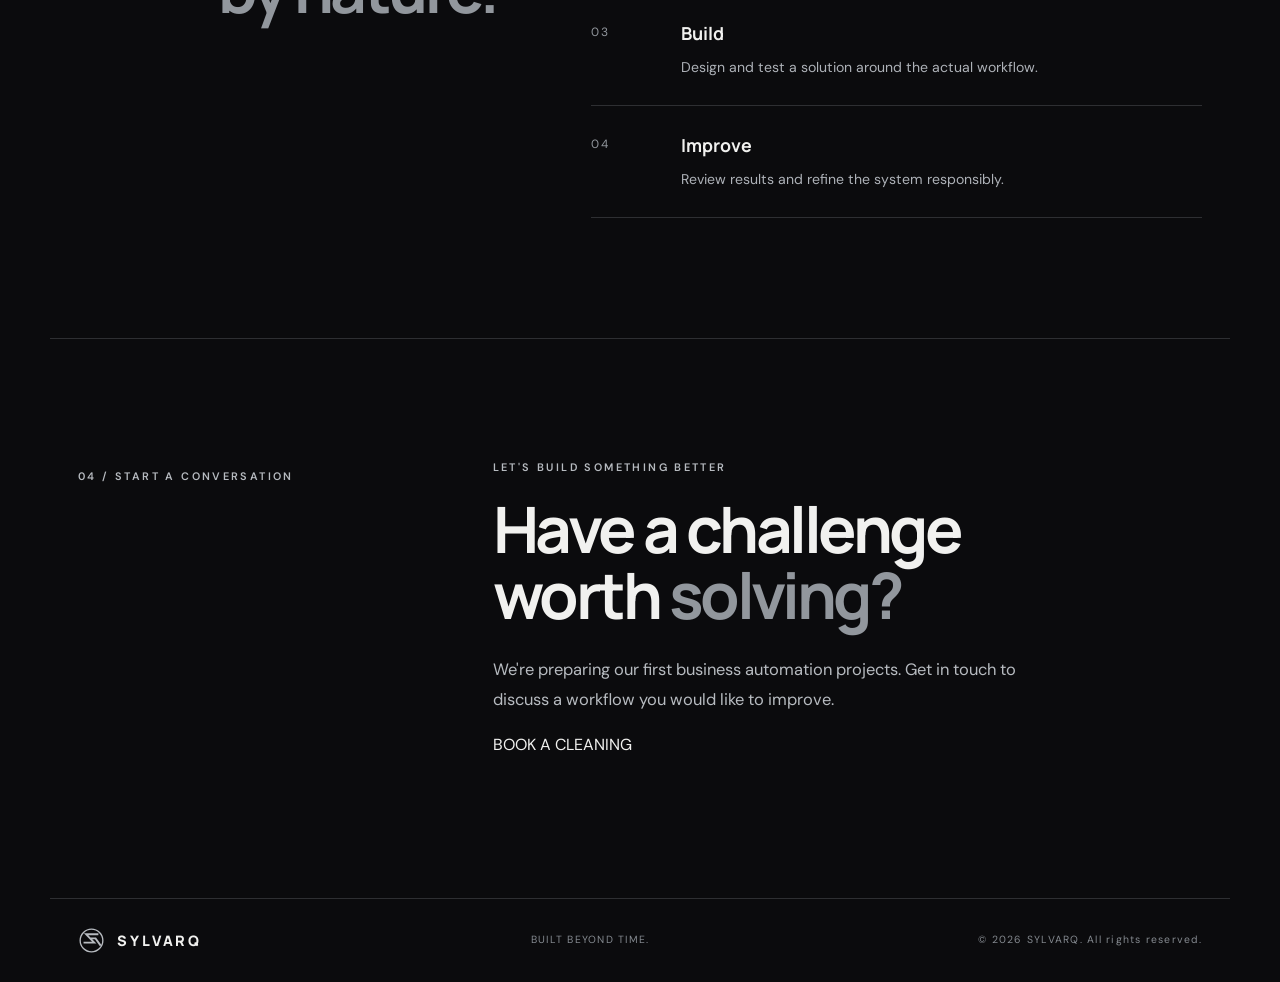
==== commit b34309f2: "Update index.html" ====
--- a/index.html
+++ b/index.html
@@ -107,8 +107,11 @@
         <p class="overline">LET'S BUILD SOMETHING BETTER</p>
         <h2>Have a challenge<br>worth <em>solving?</em></h2>
         <p class="body-copy">We're preparing our first business automation projects. Get in touch to discuss a workflow you would like to improve.</p>
-        <p class="contact-placeholder">We're currently preparing our official contact channel. For business inquiries, stay tuned for updates.</p>
-      </div>
+          <a href="https://docs.google.com/forms/d/e/1FAIpQLSdKhs0DFrzqBqQ9-wiITyBXJw8pehRm6-1cvGb8Z4hlpFHA3Q/viewform?usp=dialog" target="_blank" rel="noopener noreferrer">
+    BOOK A CLEANING
+</a>
+
+        
     </section>
   </main>
 
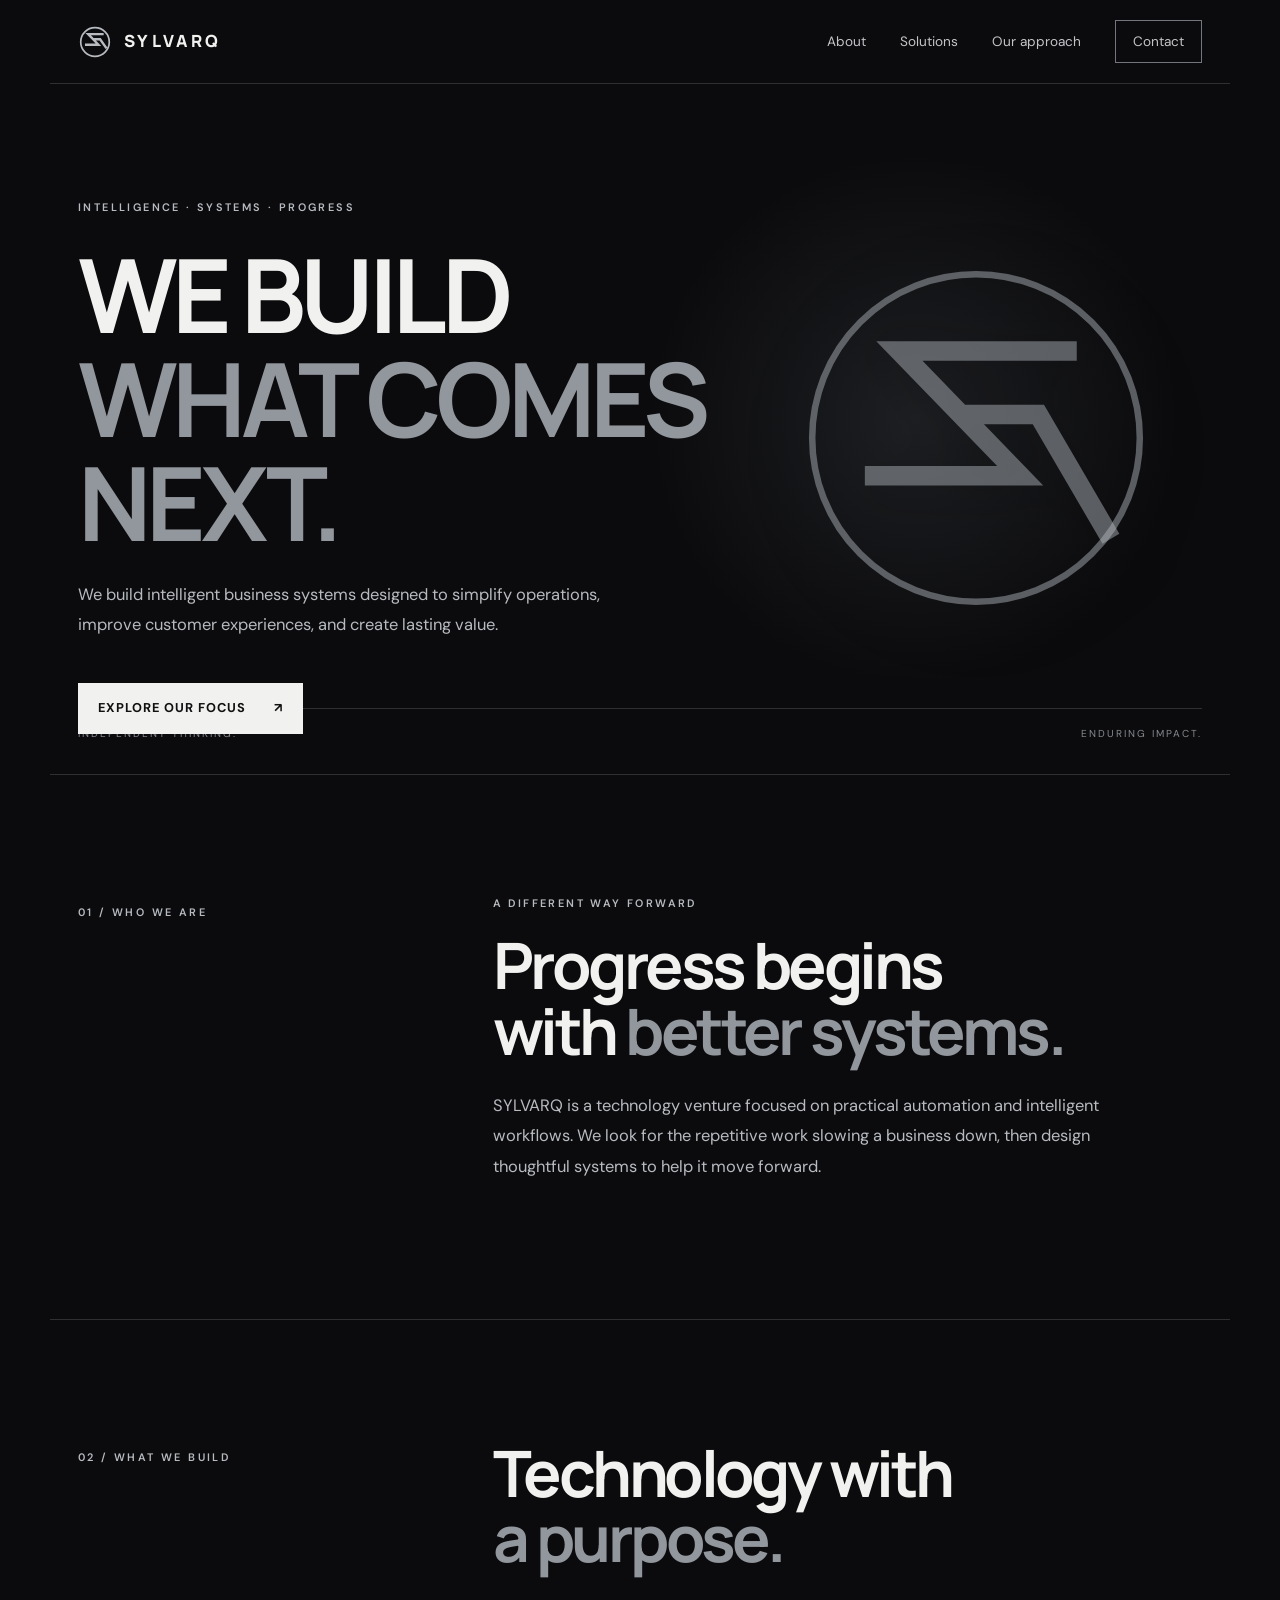
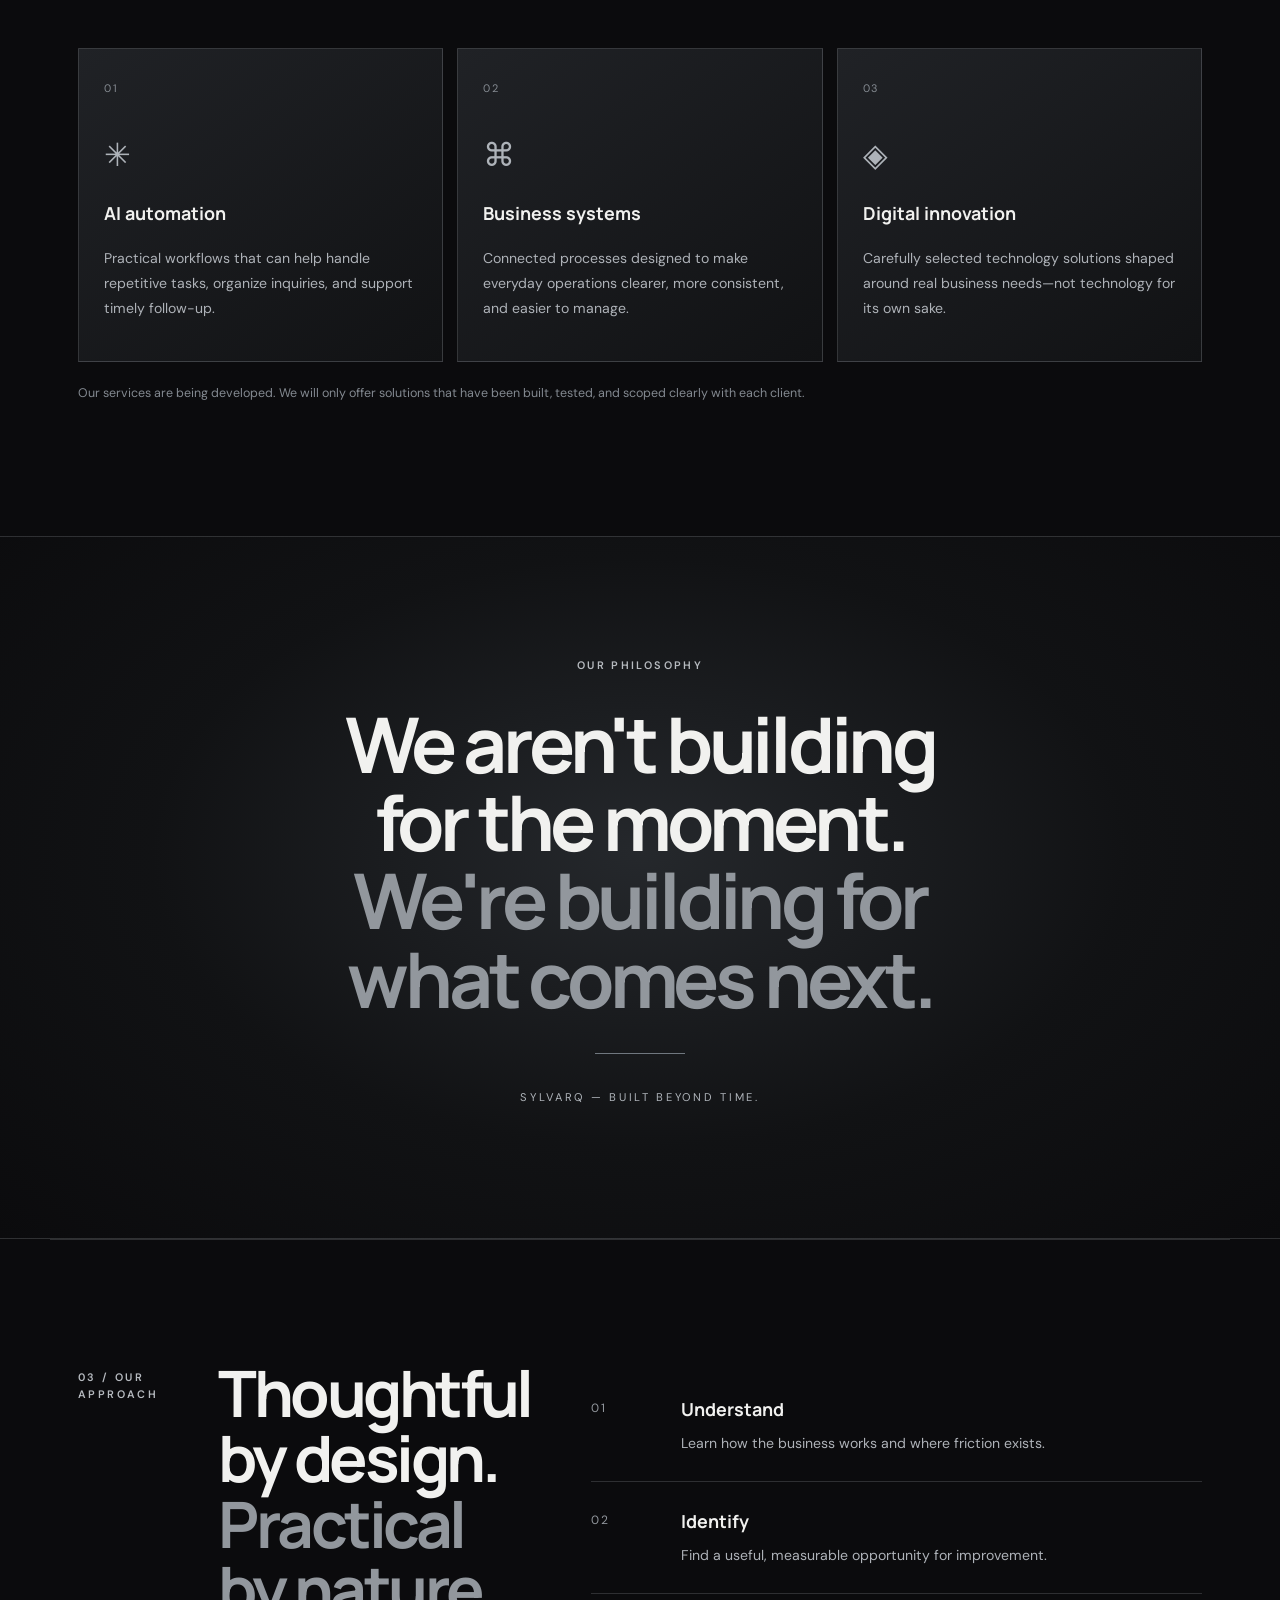
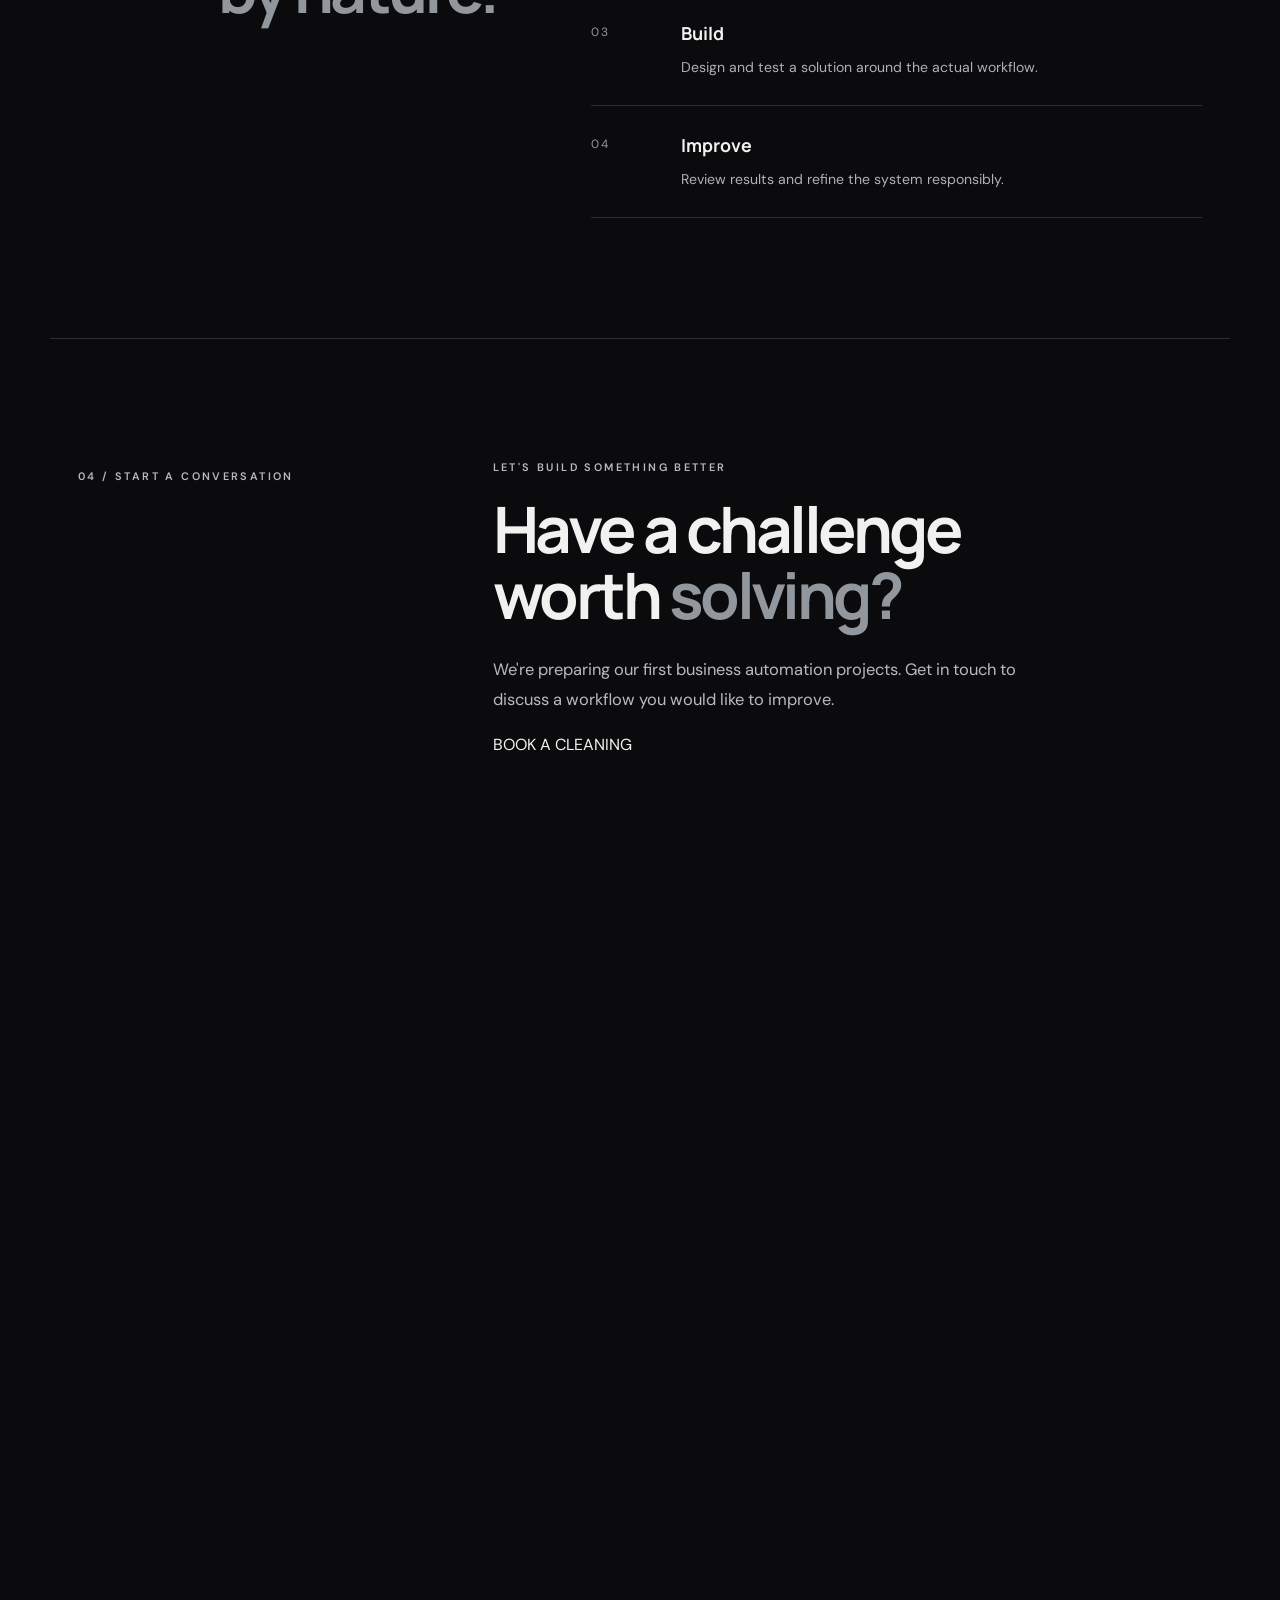
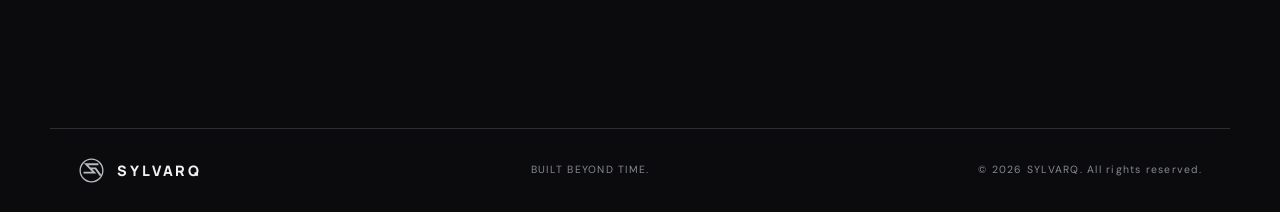
==== commit bc3e91a5: "Update index.html" ====
--- a/index.html
+++ b/index.html
@@ -109,7 +109,7 @@
         <p class="body-copy">We're preparing our first business automation projects. Get in touch to discuss a workflow you would like to improve.</p>
           <a href="https://docs.google.com/forms/d/e/1FAIpQLSdKhs0DFrzqBqQ9-wiITyBXJw8pehRm6-1cvGb8Z4hlpFHA3Q/viewform?usp=dialog" target="_blank" rel="noopener noreferrer">
     BOOK A CLEANING
-</a>
+</a><iframe src="https://docs.google.com/forms/d/e/1FAIpQLSdKhs0DFrzqBqQ9-wiITyBXJw8pehRm6-1cvGb8Z4hlpFHA3Q/viewform?embedded=true" width="640" height="2422" frameborder="0" marginheight="0" marginwidth="0">Loading…</iframe>
 
         
     </section>
